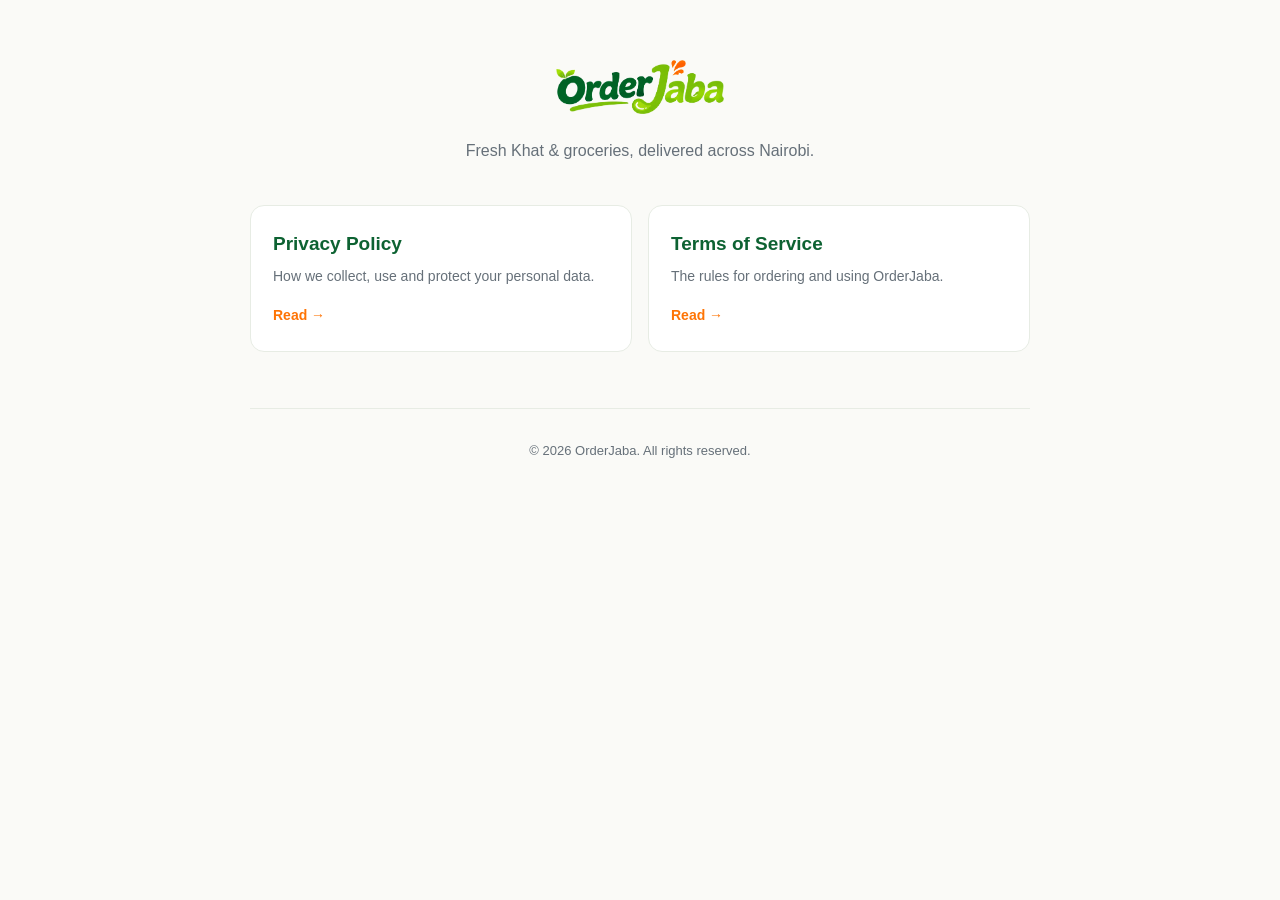
==== index.html @ 66ae5167 "OrderJaba Terms of Service & Privacy Policy Branded static legal site (official OrderJaba logo + bra" ====
<!doctype html>
<html lang="en">
<head>
  <meta charset="utf-8" />
  <meta name="viewport" content="width=device-width, initial-scale=1" />
  <title>OrderJaba — Legal</title>
  <meta name="description" content="OrderJaba Terms of Service and Privacy Policy." />
  <link rel="icon" type="image/png" href="favicon.png" />
  <link rel="stylesheet" href="style.css" />
</head>
<body>
  <main class="wrap">
    <header class="hero">
      <div class="brand">
        <picture>
          <source srcset="logo-dark.png" media="(prefers-color-scheme: dark)" />
          <img class="brand-logo" src="logo.png" alt="OrderJaba" width="340" height="110" />
        </picture>
      </div>
      <p class="tagline">Fresh Khat &amp; groceries, delivered across Nairobi.</p>
    </header>

    <section class="cards">
      <a class="card" href="privacy.html">
        <h2>Privacy Policy</h2>
        <p>How we collect, use and protect your personal data.</p>
        <span class="go">Read →</span>
      </a>
      <a class="card" href="terms.html">
        <h2>Terms of Service</h2>
        <p>The rules for ordering and using OrderJaba.</p>
        <span class="go">Read →</span>
      </a>
    </section>

    <footer class="foot">
      <p>&copy; <span id="y">2026</span> OrderJaba. All rights reserved.</p>
    </footer>
  </main>
  <script>document.getElementById('y').textContent = new Date().getFullYear();</script>
</body>
</html>
---- style.css ----
:root {
  --green: #0D6232;       /* logo "Order" green (brand primary) */
  --green-deep: #07351C;  /* deep logo-green — footer / trust */
  --lime: #87BF27;        /* logo "Jaba" lime */
  --orange: #FE7405;      /* splash accent / CTA */
  --cream: #FDF5E2;
  --ink: #253238;
  --muted: #667079;
  --bg: #FAFAF7;
  --card: #FFFFFF;
  --border: #E7ECE4;
}

* { box-sizing: border-box; }

html { -webkit-text-size-adjust: 100%; }

body {
  margin: 0;
  font-family: -apple-system, BlinkMacSystemFont, "Segoe UI", Roboto, Helvetica, Arial, sans-serif;
  color: var(--ink);
  background: var(--bg);
  line-height: 1.65;
}

.wrap {
  max-width: 820px;
  margin: 0 auto;
  padding: 32px 20px 72px;
}

/* ---- Brand logo (light/dark swap handled by <picture> media source) ---- */
.brand-logo { height: 54px; width: auto; display: block; }
.doc-logo { height: 40px; width: auto; display: block; margin-bottom: 14px; }

/* ---- Home hero ---- */
.hero { text-align: center; padding: 28px 0 8px; }
.brand { display: inline-flex; align-items: center; justify-content: center; }
.tagline { color: var(--muted); margin: 16px 0 0; }

.cards {
  display: grid; gap: 16px; margin: 32px 0;
  grid-template-columns: repeat(auto-fit, minmax(240px, 1fr));
}
.card {
  display: block; text-decoration: none; color: inherit;
  background: var(--card); border: 1px solid var(--border); border-radius: 14px;
  padding: 22px; transition: transform .12s ease, box-shadow .12s ease;
}
.card:hover { transform: translateY(-2px); box-shadow: 0 8px 24px rgba(16,95,48,.08); }
.card h2 { margin: 0 0 6px; font-size: 19px; color: var(--green); }
.card p { margin: 0 0 14px; color: var(--muted); font-size: 14px; }
.card .go { font-weight: 600; color: var(--orange); font-size: 14px; }

/* ---- Document pages ---- */
.doc-head {
  border-bottom: 2px solid var(--lime);
  padding-bottom: 18px; margin-bottom: 8px;
}
.back {
  display: inline-block; text-decoration: none; color: var(--green);
  font-weight: 600; font-size: 14px; margin-bottom: 14px;
}
.back:hover { color: var(--orange); }
h1 { font-size: 30px; line-height: 1.2; margin: 6px 0 8px; color: var(--green-deep); }
.updated { color: var(--muted); font-size: 13px; margin: 0; }

.doc h2 {
  font-size: 20px; color: var(--green); margin: 34px 0 8px;
  scroll-margin-top: 20px;
}
.doc h3 { font-size: 16px; margin: 20px 0 6px; color: var(--ink); }
.doc p, .doc li { font-size: 15.5px; }
.doc ul { padding-left: 22px; }
.doc li { margin: 4px 0; }
.doc a { color: var(--green); }

.note {
  background: var(--cream); border: 1px solid #efe3c4; border-radius: 10px;
  padding: 12px 16px; font-size: 14px; color: #6a5a2e; margin: 18px 0;
}
.placeholder {
  background: #FFF4E5; border: 1px dashed var(--orange); border-radius: 8px;
  padding: 2px 6px; font-weight: 600; color: #9a4a02;
}

.foot {
  margin-top: 56px; padding-top: 18px; border-top: 1px solid var(--border);
  color: var(--muted); font-size: 13px; text-align: center;
}
.foot a { color: var(--green); }

@media (prefers-color-scheme: dark) {
  :root {
    --ink: #ECF3EF; --muted: #9AA8A2; --bg: #14181a; --card: #1c2123;
    --border: #2b3133; --green: #A4CF5B; --green-deep: #cfe6a0; --cream: #26251f;
  }
  .placeholder { background: #3a2a10; color: #ffcf8f; }
  .note { background: #26251f; border-color: #3a3524; color: #d9cfa8; }
}
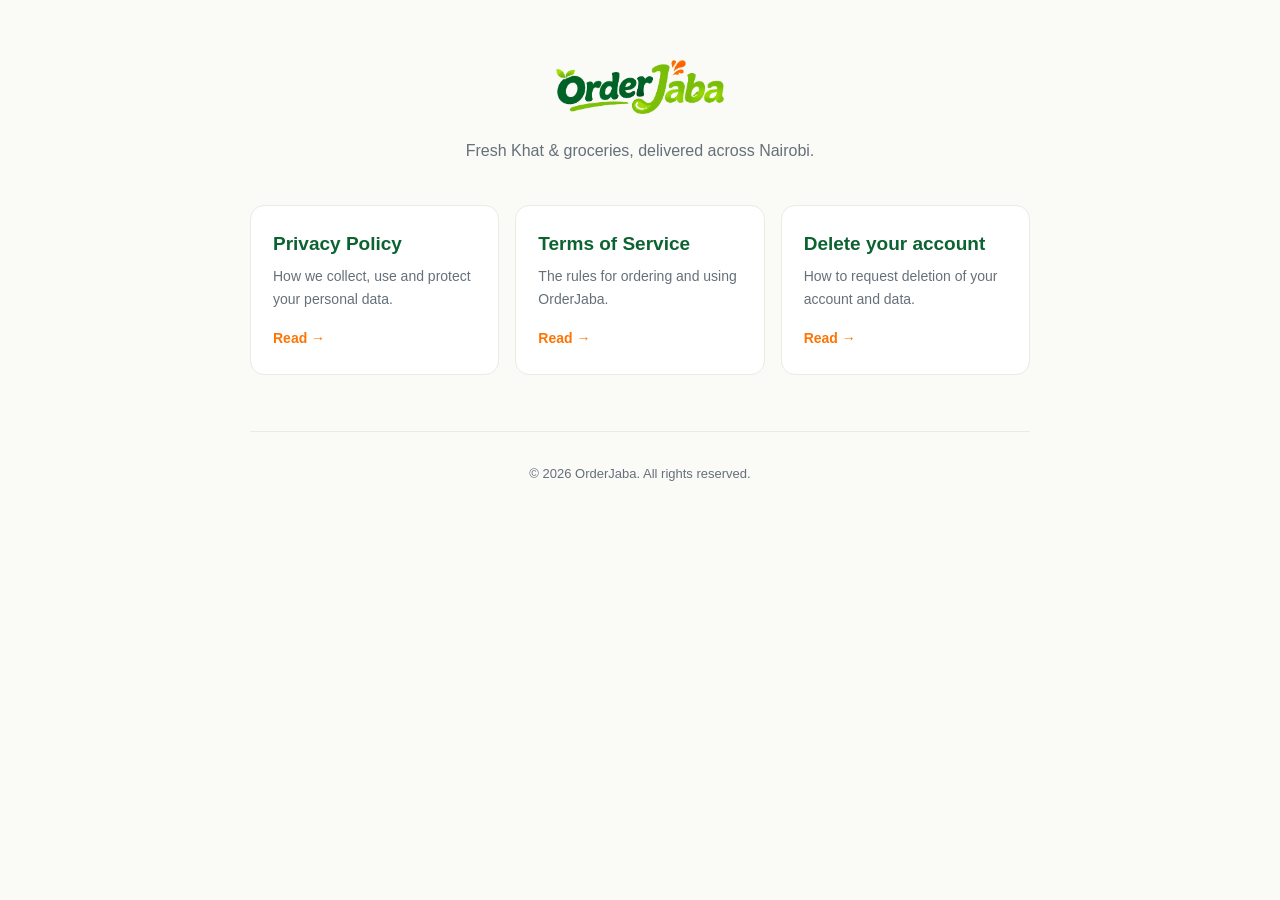
==== commit afdcf438: "Add account & data deletion request page" ====
--- a/index.html
+++ b/index.html
@@ -31,6 +31,11 @@
         <p>The rules for ordering and using OrderJaba.</p>
         <span class="go">Read →</span>
       </a>
+      <a class="card" href="delete-account.html">
+        <h2>Delete your account</h2>
+        <p>How to request deletion of your account and data.</p>
+        <span class="go">Read →</span>
+      </a>
     </section>
 
     <footer class="foot">
